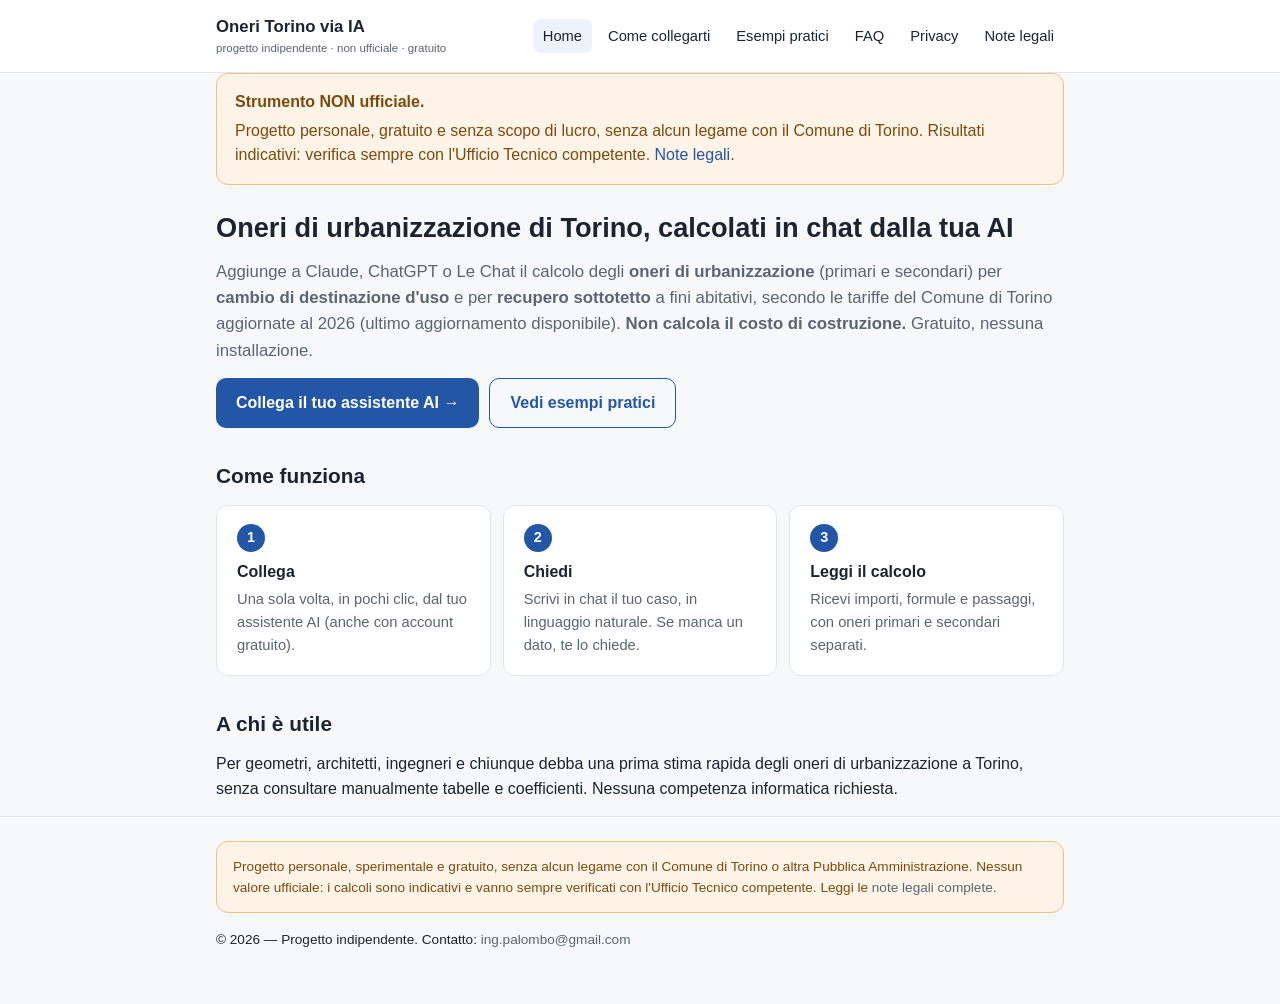
==== index.html @ ebdf5fb5 "Sito landing page Oneri Torino via IA Co-Authored-By: Claude Sonnet 5 <noreply@anthropic.com>" ====
<!DOCTYPE html>
<html lang="it">
<head>
<meta charset="UTF-8">
<meta name="viewport" content="width=device-width, initial-scale=1">
<title>Oneri di Urbanizzazione via IA — Torino (progetto indipendente)</title>
<meta name="description" content="Calcola in chat, con Claude, ChatGPT o Le Chat, gli oneri di urbanizzazione (non il costo di costruzione) per cambio d'uso e recupero sottotetto a Torino. Progetto personale, gratuito, non ufficiale.">
<link rel="icon" href="data:image/svg+xml,%3Csvg xmlns=%27http://www.w3.org/2000/svg%27 viewBox=%270 0 32 32%27%3E%3Crect width=%2732%27 height=%2732%27 rx=%277%27 fill=%27%232456a6%27/%3E%3Ctext x=%2716%27 y=%2723%27 text-anchor=%27middle%27 font-family=%27Arial%27 font-size=%2719%27 font-weight=%27bold%27 fill=%27white%27%3E%E2%82%AC%3C/text%3E%3C/svg%3E">
<link rel="stylesheet" href="style.css">
</head>
<body>
<header class="site-header">
  <div class="container">
    <div class="brand">Oneri Torino via IA
      <small>progetto indipendente &middot; non ufficiale &middot; gratuito</small>
    </div>
    <nav class="site-nav">
      <a href="index.html" class="active">Home</a>
      <a href="come-collegarti.html">Come collegarti</a>
      <a href="esempi.html">Esempi pratici</a>
      <a href="faq.html">FAQ</a>
      <a href="privacy.html">Privacy</a>
      <a href="note-legali.html">Note legali</a>
    </nav>
  </div>
</header>

<main class="container">

  <div class="banner warn">
    <strong>Strumento NON ufficiale.</strong>
    Progetto personale, gratuito e senza scopo di lucro, senza alcun legame con il Comune di
    Torino. Risultati indicativi: verifica sempre con l'Ufficio Tecnico competente.
    <a href="note-legali.html">Note legali</a>.
  </div>

  <h1>Oneri di urbanizzazione di Torino, calcolati in chat dalla tua AI</h1>
  <p class="lead">
    Aggiunge a Claude, ChatGPT o Le Chat il calcolo degli <strong>oneri di urbanizzazione</strong>
    (primari e secondari) per <strong>cambio di destinazione d'uso</strong> e per
    <strong>recupero sottotetto</strong> a fini abitativi, secondo le tariffe del Comune di
    Torino aggiornate al 2026 (ultimo aggiornamento disponibile).
    <strong>Non calcola il costo di costruzione.</strong> Gratuito, nessuna installazione.
  </p>

  <div class="btn-row">
    <a class="btn" href="come-collegarti.html">Collega il tuo assistente AI &rarr;</a>
    <a class="btn secondary" href="esempi.html">Vedi esempi pratici</a>
  </div>

  <h2>Come funziona</h2>
  <div class="overview">
    <div class="card">
      <span class="num">1</span>
      <h3>Collega</h3>
      <p>Una sola volta, in pochi clic, dal tuo assistente AI (anche con account gratuito).</p>
    </div>
    <div class="card">
      <span class="num">2</span>
      <h3>Chiedi</h3>
      <p>Scrivi in chat il tuo caso, in linguaggio naturale. Se manca un dato, te lo chiede.</p>
    </div>
    <div class="card">
      <span class="num">3</span>
      <h3>Leggi il calcolo</h3>
      <p>Ricevi importi, formule e passaggi, con oneri primari e secondari separati.</p>
    </div>
  </div>

  <h2>A chi è utile</h2>
  <p>
    Per geometri, architetti, ingegneri e chiunque debba una prima stima rapida degli oneri di
    urbanizzazione a Torino, senza consultare manualmente tabelle e coefficienti. Nessuna
    competenza informatica richiesta.
  </p>

</main>

<footer class="site-footer">
  <div class="container">
    <div class="disclaimer">
      Progetto personale, sperimentale e gratuito, senza alcun legame con il Comune di Torino
      o altra Pubblica Amministrazione. Nessun valore ufficiale: i calcoli sono indicativi e
      vanno sempre verificati con l'Ufficio Tecnico competente.
      Leggi le <a href="note-legali.html">note legali complete</a>.
    </div>
    <p>&copy; 2026 — Progetto indipendente. Contatto: <a href="mailto:ing.palombo@gmail.com">ing.palombo@gmail.com</a></p>
  </div>
</footer>

<script src="script.js"></script>
</body>
</html>
---- style.css ----
:root {
  --bg: #f7f8fa;
  --surface: #ffffff;
  --text: #1c2430;
  --text-muted: #5b6472;
  --border: #e2e5ea;
  --primary: #2456a6;
  --primary-dark: #17356f;
  --primary-contrast: #ffffff;
  --accent-bg: #eef3fb;
  --warn-bg: #fdf3e7;
  --warn-border: #eec089;
  --warn-text: #7a4b0f;
  --danger-bg: #fdecec;
  --danger-border: #f0a9a9;
  --danger-text: #8a1f1f;
  --code-bg: #eef1f5;
  --radius: 12px;
}

@media (prefers-color-scheme: dark) {
  :root:not([data-theme="light"]) {
    --bg: #10151c;
    --surface: #171d26;
    --text: #e7ebf0;
    --text-muted: #9aa4b2;
    --border: #2a323d;
    --primary: #6fa0e6;
    --primary-dark: #8fb6ee;
    --primary-contrast: #0b1420;
    --accent-bg: #182335;
    --warn-bg: #2c2312;
    --warn-border: #6b4c17;
    --warn-text: #f0c98a;
    --danger-bg: #2b1414;
    --danger-border: #7a2f2f;
    --danger-text: #f2a3a3;
    --code-bg: #1c232d;
  }
}

:root[data-theme="dark"] {
  --bg: #10151c;
  --surface: #171d26;
  --text: #e7ebf0;
  --text-muted: #9aa4b2;
  --border: #2a323d;
  --primary: #6fa0e6;
  --primary-dark: #8fb6ee;
  --primary-contrast: #0b1420;
  --accent-bg: #182335;
  --warn-bg: #2c2312;
  --warn-border: #6b4c17;
  --warn-text: #f0c98a;
  --danger-bg: #2b1414;
  --danger-border: #7a2f2f;
  --danger-text: #f2a3a3;
  --code-bg: #1c232d;
}

* { box-sizing: border-box; }

html, body {
  margin: 0;
  padding: 0;
  background: var(--bg);
  color: var(--text);
  font-family: -apple-system, "Segoe UI", Roboto, Helvetica, Arial, sans-serif;
  line-height: 1.55;
}

a { color: var(--primary); text-decoration: none; }
a:hover { text-decoration: underline; }

.container {
  max-width: 880px;
  margin: 0 auto;
  padding: 0 16px;
}

header.site-header {
  border-bottom: 1px solid var(--border);
  background: var(--surface);
  position: sticky;
  top: 0;
  z-index: 10;
}

.site-header .container {
  display: flex;
  align-items: center;
  justify-content: space-between;
  padding: 14px 16px;
  flex-wrap: wrap;
  gap: 10px;
}

.brand {
  font-weight: 700;
  font-size: 1.05rem;
  color: var(--text);
}

.brand small {
  display: block;
  font-weight: 400;
  font-size: 0.72rem;
  color: var(--text-muted);
}

nav.site-nav {
  display: flex;
  gap: 6px;
  flex-wrap: wrap;
}

nav.site-nav a {
  color: var(--text);
  font-size: 0.92rem;
  padding: 6px 10px;
  border-radius: 8px;
}

nav.site-nav a.active,
nav.site-nav a:hover {
  background: var(--accent-bg);
  text-decoration: none;
}

main {
  padding: 28px 0 60px;
}

h1 { font-size: 1.7rem; margin: 0 0 10px; }
h2 { font-size: 1.3rem; margin: 32px 0 12px; }
h3 { font-size: 1.05rem; margin: 20px 0 8px; }

p { margin: 0 0 14px; color: var(--text); }
.lead { font-size: 1.05rem; color: var(--text-muted); }

.card {
  background: var(--surface);
  border: 1px solid var(--border);
  border-radius: var(--radius);
  padding: 18px 20px;
  margin: 0 0 16px;
}

.banner {
  border-radius: var(--radius);
  padding: 16px 18px;
  margin: 0 0 22px;
  border: 1px solid var(--border);
}

.banner.danger {
  background: var(--danger-bg);
  border-color: var(--danger-border);
  color: var(--danger-text);
}

.banner.warn {
  background: var(--warn-bg);
  border-color: var(--warn-border);
  color: var(--warn-text);
}

.banner strong { display: block; margin-bottom: 4px; }

.btn {
  display: inline-flex;
  align-items: center;
  gap: 8px;
  background: var(--primary);
  color: var(--primary-contrast);
  border: none;
  padding: 12px 20px;
  border-radius: 10px;
  font-size: 1rem;
  font-weight: 600;
  cursor: pointer;
}

.btn:hover { background: var(--primary-dark); text-decoration: none; }

.btn.secondary {
  background: transparent;
  color: var(--primary);
  border: 1px solid var(--primary);
}

.btn-row { display: flex; gap: 10px; flex-wrap: wrap; margin: 14px 0; }

.steps { padding-left: 0; list-style: none; counter-reset: step; margin: 0; }

.steps li {
  counter-increment: step;
  position: relative;
  padding: 0 0 18px 42px;
  margin-bottom: 4px;
}

.steps li::before {
  content: counter(step);
  position: absolute;
  left: 0;
  top: 0;
  width: 28px;
  height: 28px;
  border-radius: 50%;
  background: var(--primary);
  color: var(--primary-contrast);
  font-weight: 700;
  font-size: 0.9rem;
  display: flex;
  align-items: center;
  justify-content: center;
}

.steps li:last-child { padding-bottom: 0; }

.tabs {
  display: flex;
  gap: 6px;
  border-bottom: 1px solid var(--border);
  margin-bottom: 20px;
  flex-wrap: wrap;
}

.tab-btn {
  background: transparent;
  border: none;
  padding: 10px 16px;
  font-size: 0.95rem;
  font-weight: 600;
  color: var(--text-muted);
  cursor: pointer;
  border-bottom: 3px solid transparent;
}

.tab-btn.active {
  color: var(--primary);
  border-bottom-color: var(--primary);
}

.tab-panel { display: none; }
.tab-panel.active { display: block; }

.pill {
  display: inline-block;
  background: var(--accent-bg);
  color: var(--primary-dark);
  border-radius: 999px;
  padding: 3px 10px;
  font-size: 0.78rem;
  font-weight: 600;
  margin: 0 6px 6px 0;
}

code, .code-box {
  font-family: ui-monospace, SFMono-Regular, Consolas, Menlo, monospace;
  background: var(--code-bg);
  border-radius: 8px;
}

code { padding: 2px 6px; font-size: 0.9em; }

.code-box {
  display: flex;
  align-items: center;
  justify-content: space-between;
  gap: 10px;
  padding: 10px 12px;
  margin: 10px 0;
  font-size: 0.85rem;
  overflow-x: auto;
}

.code-box span { word-break: break-all; }

.copy-btn {
  flex-shrink: 0;
  background: var(--surface);
  border: 1px solid var(--border);
  color: var(--text);
  padding: 6px 10px;
  border-radius: 6px;
  font-size: 0.78rem;
  cursor: pointer;
}

.copy-btn:hover { background: var(--accent-bg); }

.prompt-card {
  border: 1px solid var(--border);
  border-radius: var(--radius);
  padding: 14px 16px;
  margin-bottom: 14px;
  background: var(--surface);
}

.prompt-card p { margin: 0 0 10px; font-style: italic; color: var(--text); }

footer.site-footer {
  border-top: 1px solid var(--border);
  padding: 24px 0 40px;
  color: var(--text-muted);
  font-size: 0.85rem;
}

footer.site-footer .disclaimer {
  background: var(--warn-bg);
  border: 1px solid var(--warn-border);
  color: var(--warn-text);
  border-radius: var(--radius);
  padding: 14px 16px;
  margin-bottom: 16px;
}

footer.site-footer a { color: var(--text-muted); }

.faq-item { margin-bottom: 18px; }
.faq-item h3 { margin-bottom: 6px; }

.overview {
  display: grid;
  grid-template-columns: repeat(3, 1fr);
  gap: 12px;
  margin: 8px 0 24px;
}

.overview .card { margin: 0; }
.overview .num {
  display: inline-flex;
  align-items: center;
  justify-content: center;
  width: 28px;
  height: 28px;
  border-radius: 50%;
  background: var(--primary);
  color: var(--primary-contrast);
  font-weight: 700;
  font-size: 0.9rem;
  margin-bottom: 8px;
}
.overview h3 { margin: 0 0 4px; font-size: 1rem; }
.overview p { margin: 0; font-size: 0.92rem; color: var(--text-muted); }

.tip {
  background: var(--accent-bg);
  border: 1px solid var(--border);
  border-radius: var(--radius);
  padding: 12px 16px;
  margin: 16px 0;
  font-size: 0.95rem;
}

@media (max-width: 640px) {
  .overview { grid-template-columns: 1fr; }
}

@media (max-width: 560px) {
  header.site-header { position: static; }
  .site-header .container { flex-direction: column; align-items: flex-start; }
  nav.site-nav { width: 100%; }
  h1 { font-size: 1.45rem; }
  .btn { width: 100%; justify-content: center; }
}
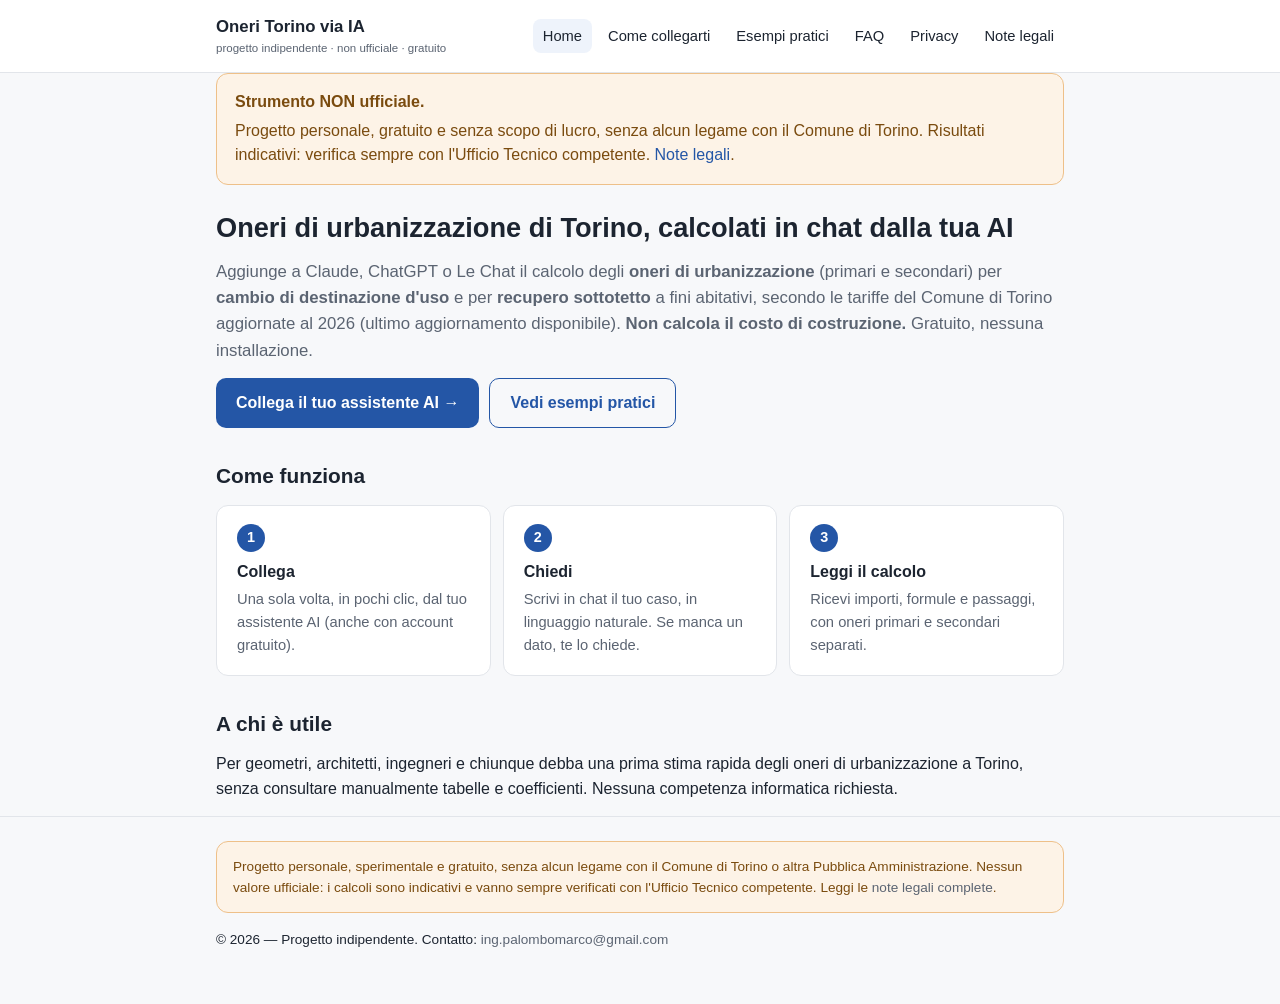
==== commit 4dfb7f76: "Corregge indirizzo email di contatto nel sito Co-Authored-By: Claude Sonnet 5 <noreply@anthropic.com" ====
--- a/index.html
+++ b/index.html
@@ -84,7 +84,7 @@
       vanno sempre verificati con l'Ufficio Tecnico competente.
       Leggi le <a href="note-legali.html">note legali complete</a>.
     </div>
-    <p>&copy; 2026 — Progetto indipendente. Contatto: <a href="mailto:ing.palombo@gmail.com">ing.palombo@gmail.com</a></p>
+    <p>&copy; 2026 — Progetto indipendente. Contatto: <a href="mailto:ing.palombomarco@gmail.com">ing.palombomarco@gmail.com</a></p>
   </div>
 </footer>
 
